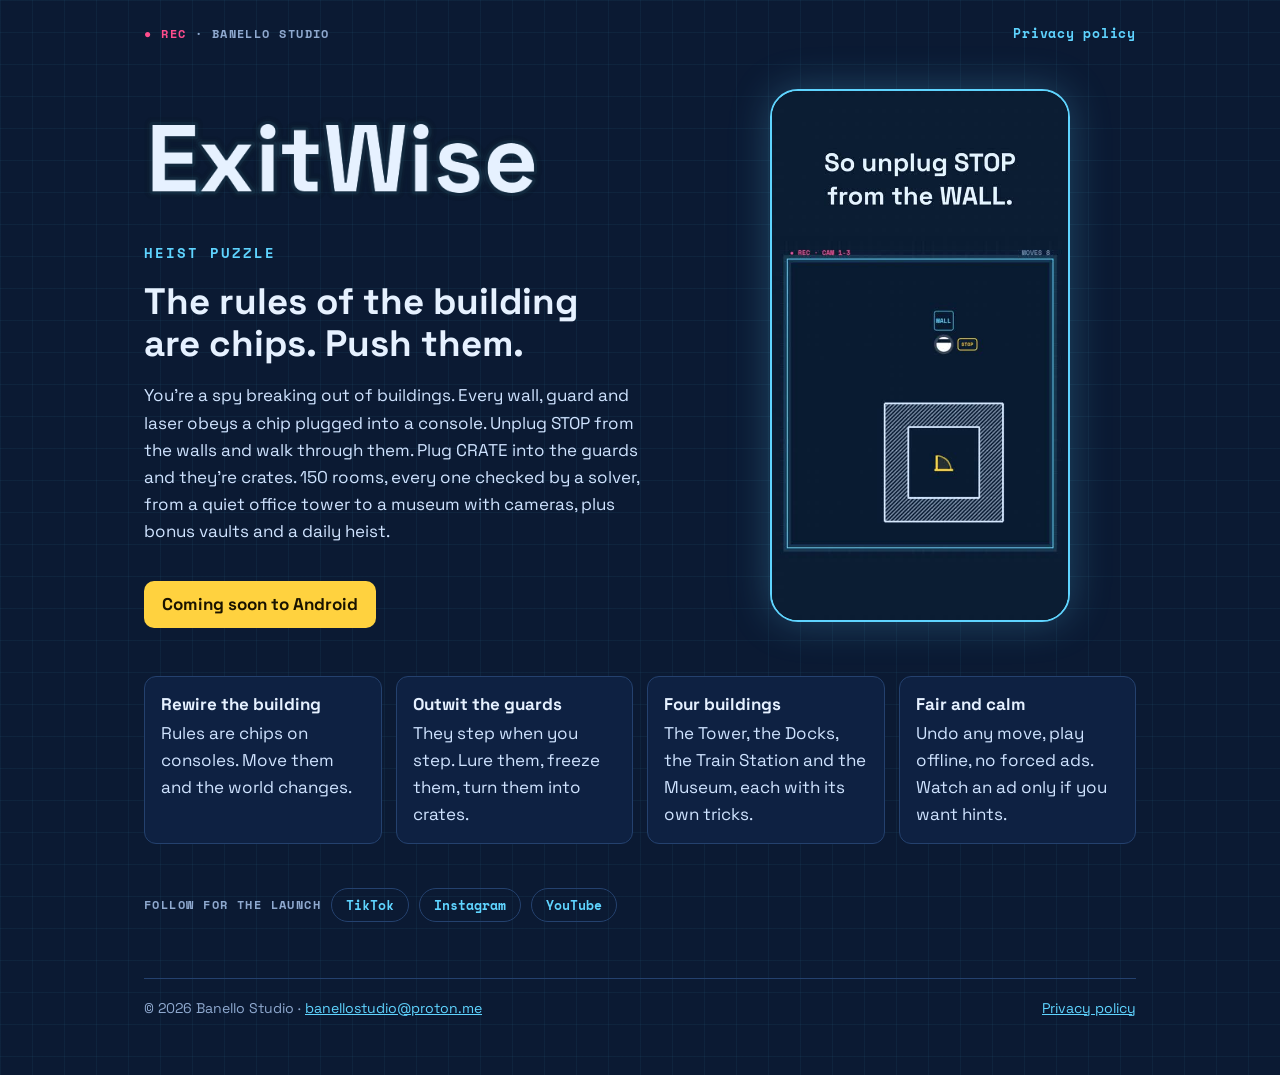
==== index.html @ 992487bc "Banello Studio website: ExitWise landing page and privacy policy" ====
<!doctype html>
<html lang="en">
<head>
<meta charset="utf-8">
<meta name="viewport" content="width=device-width, initial-scale=1">
<title>ExitWise: a heist puzzle game by Banello Studio</title>
<meta name="description" content="ExitWise is a heist puzzle game for Android: the rules of the building are chips you push into consoles. Turn walls off, make guards into crates, ride the belts. Coming soon.">
<link rel="icon" href="favicon.png" type="image/png">
<link rel="apple-touch-icon" href="media/icon-192.png">
<meta property="og:title" content="ExitWise: a heist puzzle game">
<meta property="og:description" content="The rules of the building are chips. Push them. Coming soon to Android.">
<meta property="og:image" content="media/walls-are-optional-poster.jpg">
<link rel="stylesheet" href="style.css">
</head>
<body>
<div class="wrap">
  <header class="top">
    <div class="rec"><b>&#9679; REC</b> &middot; Banello Studio</div>
    <a href="privacy.html">Privacy policy</a>
  </header>

  <main>
    <section class="hero">
      <div>
        <img class="logo" src="media/exitwise-logo.png" width="532" height="191" alt="ExitWise">
        <p class="tag">HEIST PUZZLE</p>
        <h1>The rules of the building are chips. Push them.</h1>
        <p class="lede">You're a spy breaking out of buildings. Every wall, guard and laser obeys a chip
          plugged into a console. Unplug STOP from the walls and walk through them. Plug CRATE into the
          guards and they're crates. 150 rooms, every one checked by a solver, from a quiet office tower
          to a museum with cameras, plus bonus vaults and a daily heist.</p>
        <span class="soon">Coming soon to Android</span>
      </div>
      <div class="phone">
        <video src="media/walls-are-optional.mp4" poster="media/walls-are-optional-poster.jpg"
          autoplay muted loop playsinline aria-label="Gameplay: the spy unplugs STOP from the WALL console and walks through the wall"></video>
      </div>
    </section>

    <ul class="points">
      <li><b>Rewire the building</b>Rules are chips on consoles. Move them and the world changes.</li>
      <li><b>Outwit the guards</b>They step when you step. Lure them, freeze them, turn them into crates.</li>
      <li><b>Four buildings</b>The Tower, the Docks, the Train Station and the Museum, each with its own tricks.</li>
      <li><b>Fair and calm</b>Undo any move, play offline, no forced ads. Watch an ad only if you want hints.</li>
    </ul>

    <div class="follow" aria-label="Follow ExitWise">
      <span class="rec">Follow for the launch</span>
      <a href="https://www.tiktok.com/@playexitwise">TikTok</a>
      <a href="https://www.instagram.com/playexitwise/">Instagram</a>
      <a href="https://www.youtube.com/@playexitwise">YouTube</a>
    </div>
  </main>

  <footer>
    <span>&copy; 2026 Banello Studio &middot; <a href="mailto:banellostudio@proton.me">banellostudio@proton.me</a></span>
    <span><a href="privacy.html">Privacy policy</a></span>
  </footer>
</div>
</body>
</html>
---- style.css ----
/* Banello Studio / ExitWise: the game's Night Blueprint look. Fonts are bundled (OFL),
   so the site loads nothing from other servers. */
@font-face { font-family: "Space Grotesk"; src: url("fonts/SpaceGrotesk.ttf") format("truetype"); font-weight: 300 700; font-display: swap; }
@font-face { font-family: "Space Mono"; src: url("fonts/SpaceMono-Regular.ttf") format("truetype"); font-weight: 400; font-display: swap; }
@font-face { font-family: "Space Mono"; src: url("fonts/SpaceMono-Bold.ttf") format("truetype"); font-weight: 700; font-display: swap; }

:root {
  --paper: #0b1a33; --card: #0e2142; --line: #24416e; --ink: #cfe3ff; --text: #e6f1ff;
  --muted: #8fa9cf; --cyan: #5fd4ff; --yellow: #ffd23f; --magenta: #ff4d8d; --mint: #5eead4;
  color-scheme: dark;
}
* { box-sizing: border-box; }
html { -webkit-text-size-adjust: 100%; }
body {
  margin: 0; background: var(--paper); color: var(--text);
  font: 17px/1.6 "Space Grotesk", system-ui, sans-serif;
  background-image: linear-gradient(rgba(95,212,255,.05) 1px, transparent 1px),
    linear-gradient(90deg, rgba(95,212,255,.05) 1px, transparent 1px);
  background-size: 32px 32px;
}
a { color: var(--cyan); }
a:focus-visible { outline: 2px solid var(--cyan); outline-offset: 3px; border-radius: 4px; }
.wrap { max-width: 64rem; margin: 0 auto; padding: 24px 16px 56px; }
.rec { font: 700 .75rem "Space Mono", monospace; letter-spacing: .12em; text-transform: uppercase; color: var(--muted); }
.rec b { color: var(--magenta); }
header.top { display: flex; justify-content: space-between; align-items: center; gap: 12px; flex-wrap: wrap; }
header.top a { font: 700 .8rem "Space Mono", monospace; text-decoration: none; letter-spacing: .06em; }

/* Landing */
.hero { display: grid; grid-template-columns: minmax(0, 1.2fr) minmax(0, 1fr); gap: 40px; align-items: center; margin-top: 40px; }
@media (max-width: 760px) { .hero { grid-template-columns: 1fr; gap: 28px; margin-top: 24px; } }
.logo { width: min(100%, 420px); height: auto; display: block; margin-left: -12px; }
.tag { font: 700 .9rem "Space Mono", monospace; color: var(--cyan); letter-spacing: .14em; margin: 8px 0 0; }
h1 { font-size: clamp(1.6rem, 4vw, 2.3rem); line-height: 1.15; margin: 18px 0 12px; text-wrap: balance; }
.lede { color: var(--ink); max-width: 36rem; }
.soon { display: inline-block; margin-top: 18px; padding: 10px 18px; border-radius: 10px; background: var(--yellow);
  color: #1a1300; font-weight: 700; }
.phone { justify-self: center; width: min(100%, 300px); aspect-ratio: 9 / 16; border-radius: 28px; overflow: hidden;
  border: 2px solid var(--cyan); box-shadow: 0 0 40px rgba(95,212,255,.25); background: #000; }
.phone video { width: 100%; height: 100%; object-fit: cover; display: block; }
.points { display: grid; grid-template-columns: repeat(auto-fit, minmax(14rem, 1fr)); gap: 14px; margin-top: 48px; padding: 0; list-style: none; }
.points li { background: var(--card); border: 1px solid var(--line); border-radius: 12px; padding: 14px 16px; color: var(--ink); }
.points b { color: var(--text); display: block; margin-bottom: 2px; }
.follow { margin-top: 44px; display: flex; flex-wrap: wrap; gap: 10px; align-items: center; }
.follow a { text-decoration: none; border: 1px solid var(--line); border-radius: 999px; padding: 6px 14px;
  font: 700 .82rem "Space Mono", monospace; }
.follow a:hover { border-color: var(--cyan); }
footer { margin-top: 56px; padding-top: 18px; border-top: 1px solid var(--line); color: var(--muted); font-size: .88rem;
  display: flex; flex-wrap: wrap; gap: 8px 24px; justify-content: space-between; }

/* Policy */
.doc { max-width: 46rem; }
.doc h1 { margin-top: 32px; }
.doc h2 { font-size: 1.2rem; margin: 32px 0 6px; color: var(--text); }
.doc p, .doc li { color: var(--ink); }
.doc .meta { color: var(--muted); font-size: .9rem; }
.todo { background: rgba(255,210,63,.15); color: var(--yellow); border-radius: 4px; padding: 0 4px; }
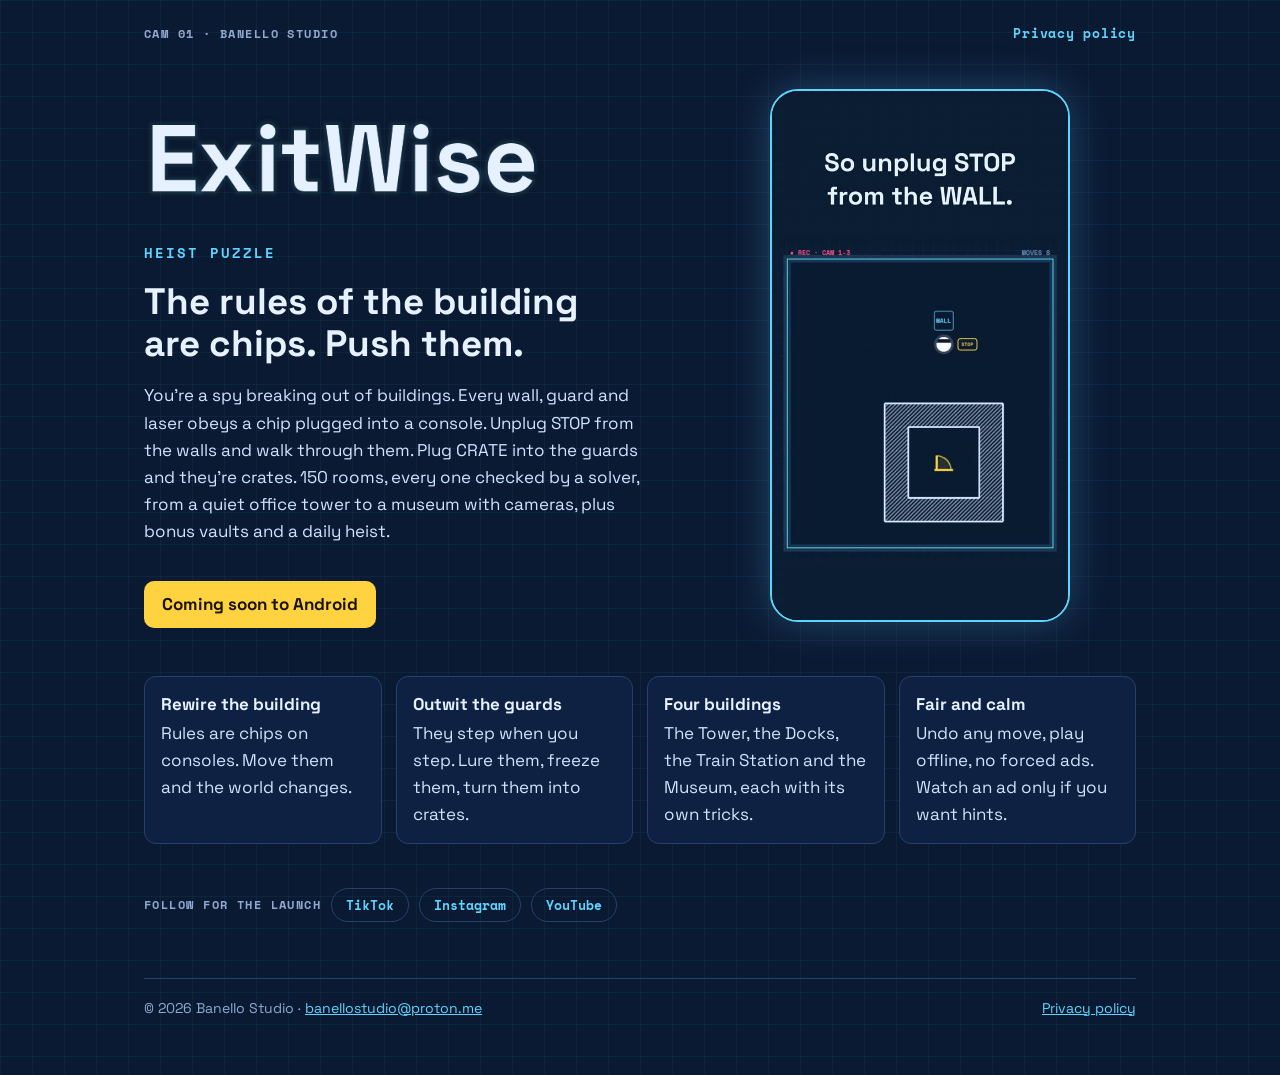
==== commit d1cd79a0: "Privacy policy: play statistics go to Google Analytics (effective 21 October 2026); CAM 01 header Co" ====
--- a/index.html
+++ b/index.html
@@ -3,6 +3,8 @@
 <head>
 <meta charset="utf-8">
 <meta name="viewport" content="width=device-width, initial-scale=1">
+<!-- Google Search Console ownership (second method next to googled4ec965756e01a86.html): never remove -->
+<meta name="google-site-verification" content="mcI0XrFOJf6HreGg4EaHHqRZWQC-o8fYiAwAcPOH06Y" />
 <title>ExitWise: a heist puzzle game by Banello Studio</title>
 <meta name="description" content="ExitWise is a heist puzzle game for Android: the rules of the building are chips you push into consoles. Turn walls off, make guards into crates, ride the belts. Coming soon.">
 <link rel="icon" href="favicon.png" type="image/png">
@@ -15,7 +17,7 @@
 <body>
 <div class="wrap">
   <header class="top">
-    <div class="rec"><b>&#9679; REC</b> &middot; Banello Studio</div>
+    <div class="rec">CAM 01 &middot; Banello Studio</div>
     <a href="privacy.html">Privacy policy</a>
   </header>
 
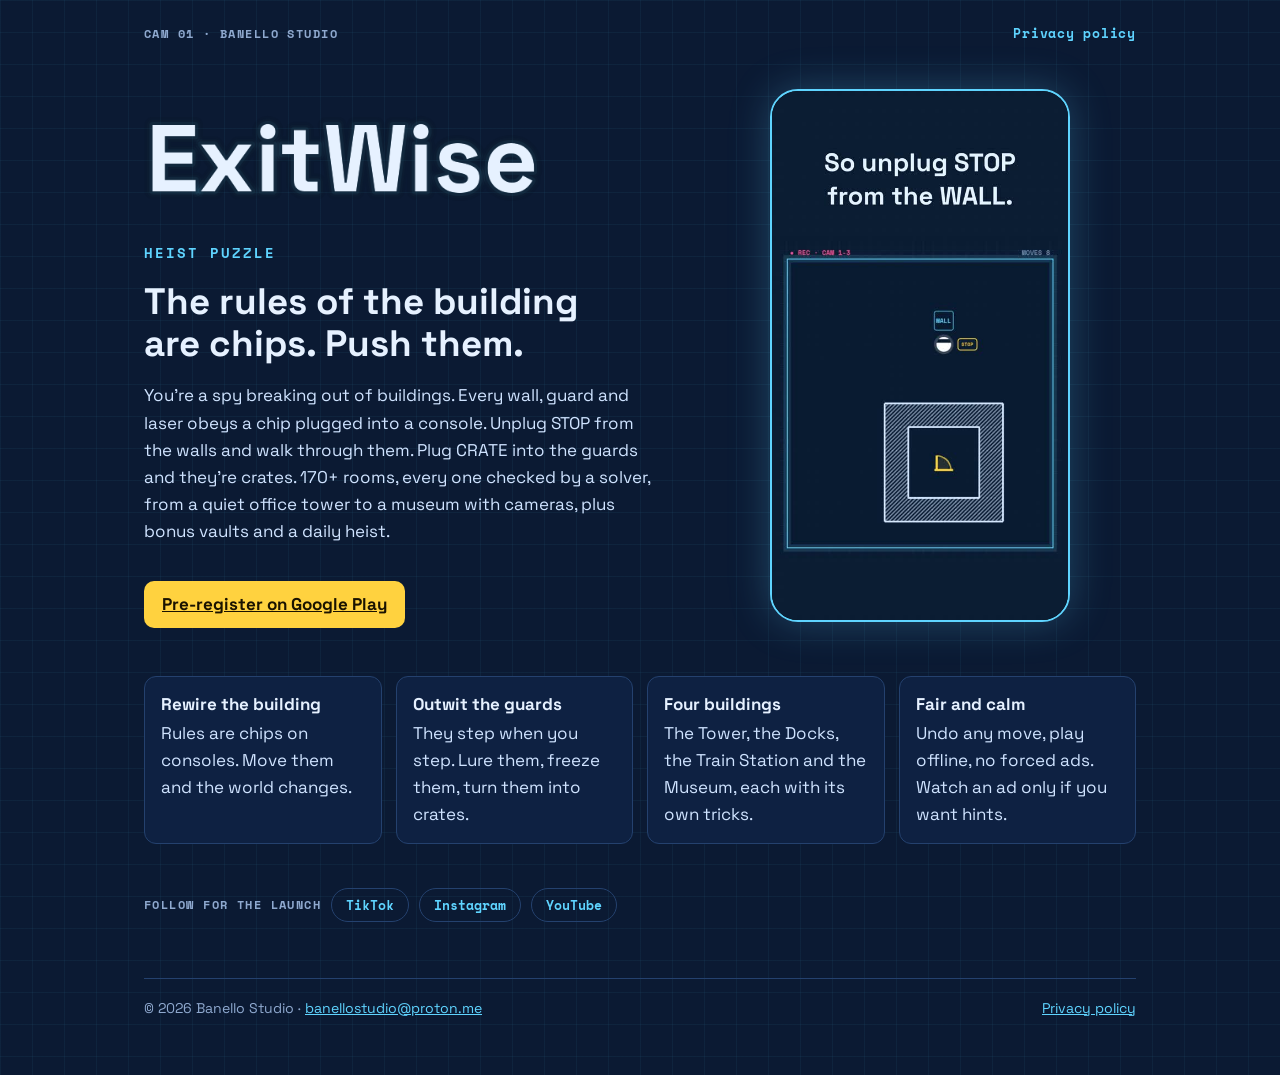
==== commit 8db8d1d1: "Add files via upload" ====
--- a/index.html
+++ b/index.html
@@ -29,9 +29,9 @@
         <h1>The rules of the building are chips. Push them.</h1>
         <p class="lede">You're a spy breaking out of buildings. Every wall, guard and laser obeys a chip
           plugged into a console. Unplug STOP from the walls and walk through them. Plug CRATE into the
-          guards and they're crates. 150 rooms, every one checked by a solver, from a quiet office tower
+          guards and they're crates. 170+ rooms, every one checked by a solver, from a quiet office tower
           to a museum with cameras, plus bonus vaults and a daily heist.</p>
-        <span class="soon">Coming soon to Android</span>
+        <a class="soon" href="https://play.google.com/store/apps/details?id=com.banellostudio.exitwise">Pre-register on Google Play</a>
       </div>
       <div class="phone">
         <video src="media/walls-are-optional.mp4" poster="media/walls-are-optional-poster.jpg"
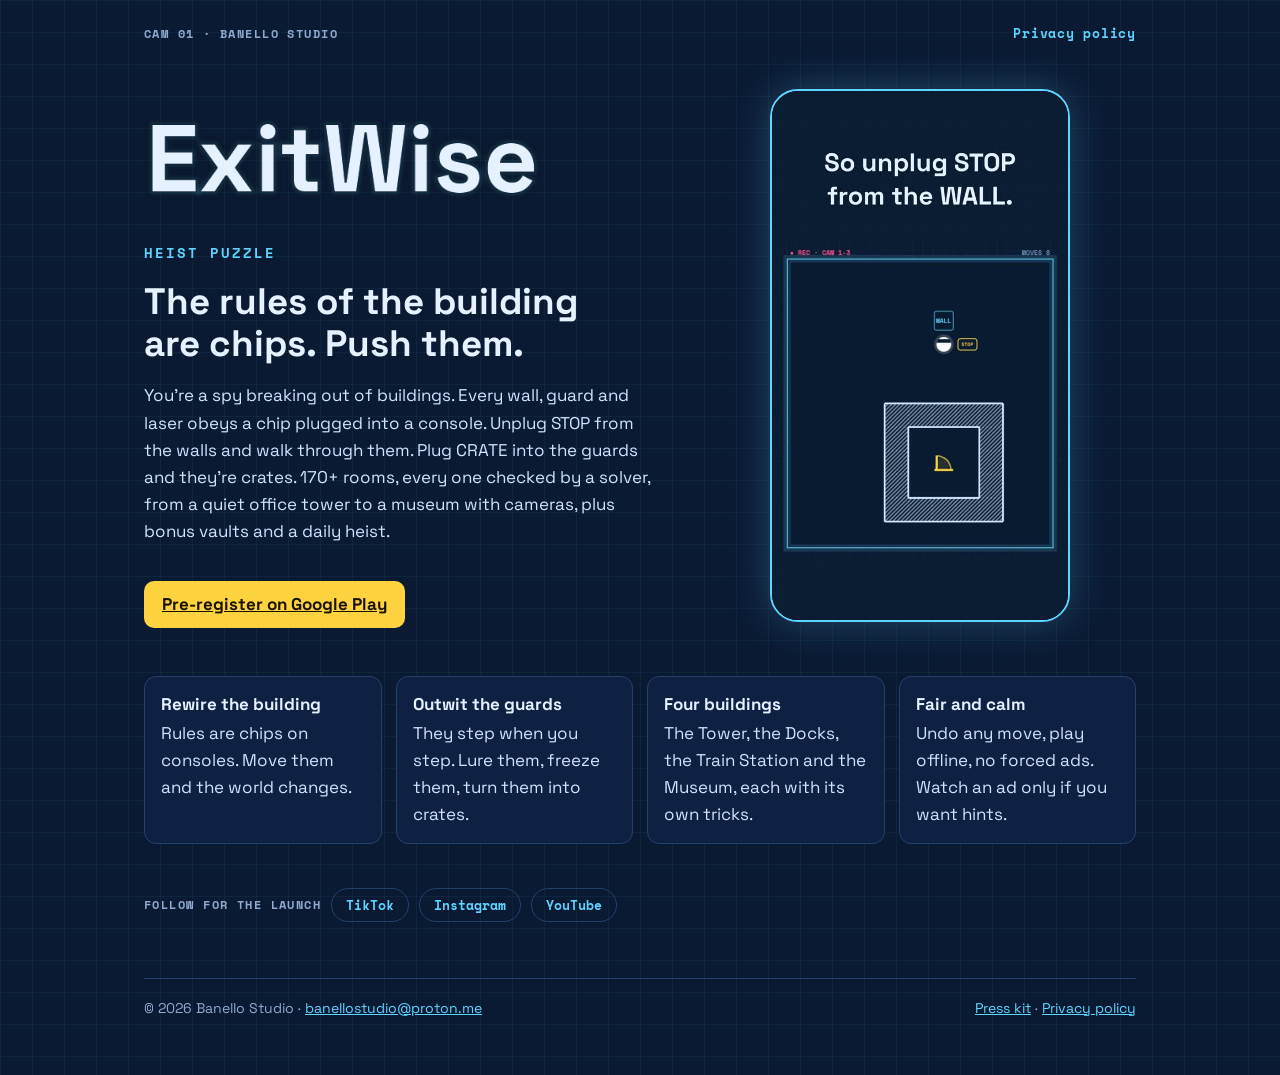
==== commit 1206d2ab: "Add files via upload" ====
--- a/index.html
+++ b/index.html
@@ -56,7 +56,7 @@
 
   <footer>
     <span>&copy; 2026 Banello Studio &middot; <a href="mailto:banellostudio@proton.me">banellostudio@proton.me</a></span>
-    <span><a href="privacy.html">Privacy policy</a></span>
+    <span><a href="press.html">Press kit</a> &middot; <a href="privacy.html">Privacy policy</a></span>
   </footer>
 </div>
 </body>
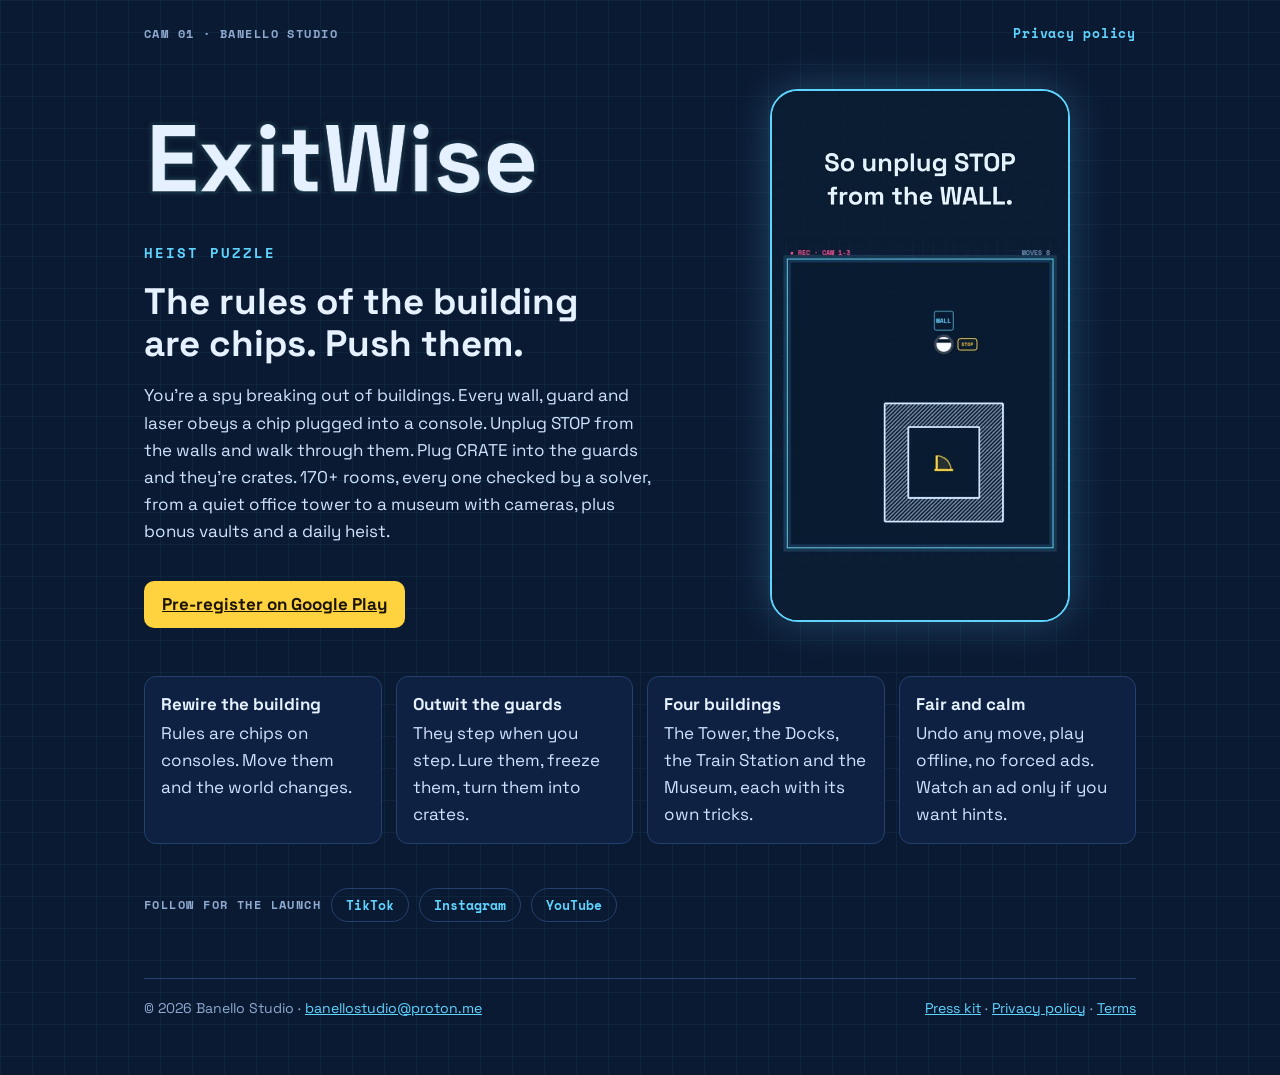
==== commit 698ede5d: "Add files via upload" ====
--- a/index.html
+++ b/index.html
@@ -56,7 +56,7 @@
 
   <footer>
     <span>&copy; 2026 Banello Studio &middot; <a href="mailto:banellostudio@proton.me">banellostudio@proton.me</a></span>
-    <span><a href="press.html">Press kit</a> &middot; <a href="privacy.html">Privacy policy</a></span>
+    <span><a href="press.html">Press kit</a> &middot; <a href="privacy.html">Privacy policy</a> &middot; <a href="terms.html">Terms</a></span>
   </footer>
 </div>
 </body>
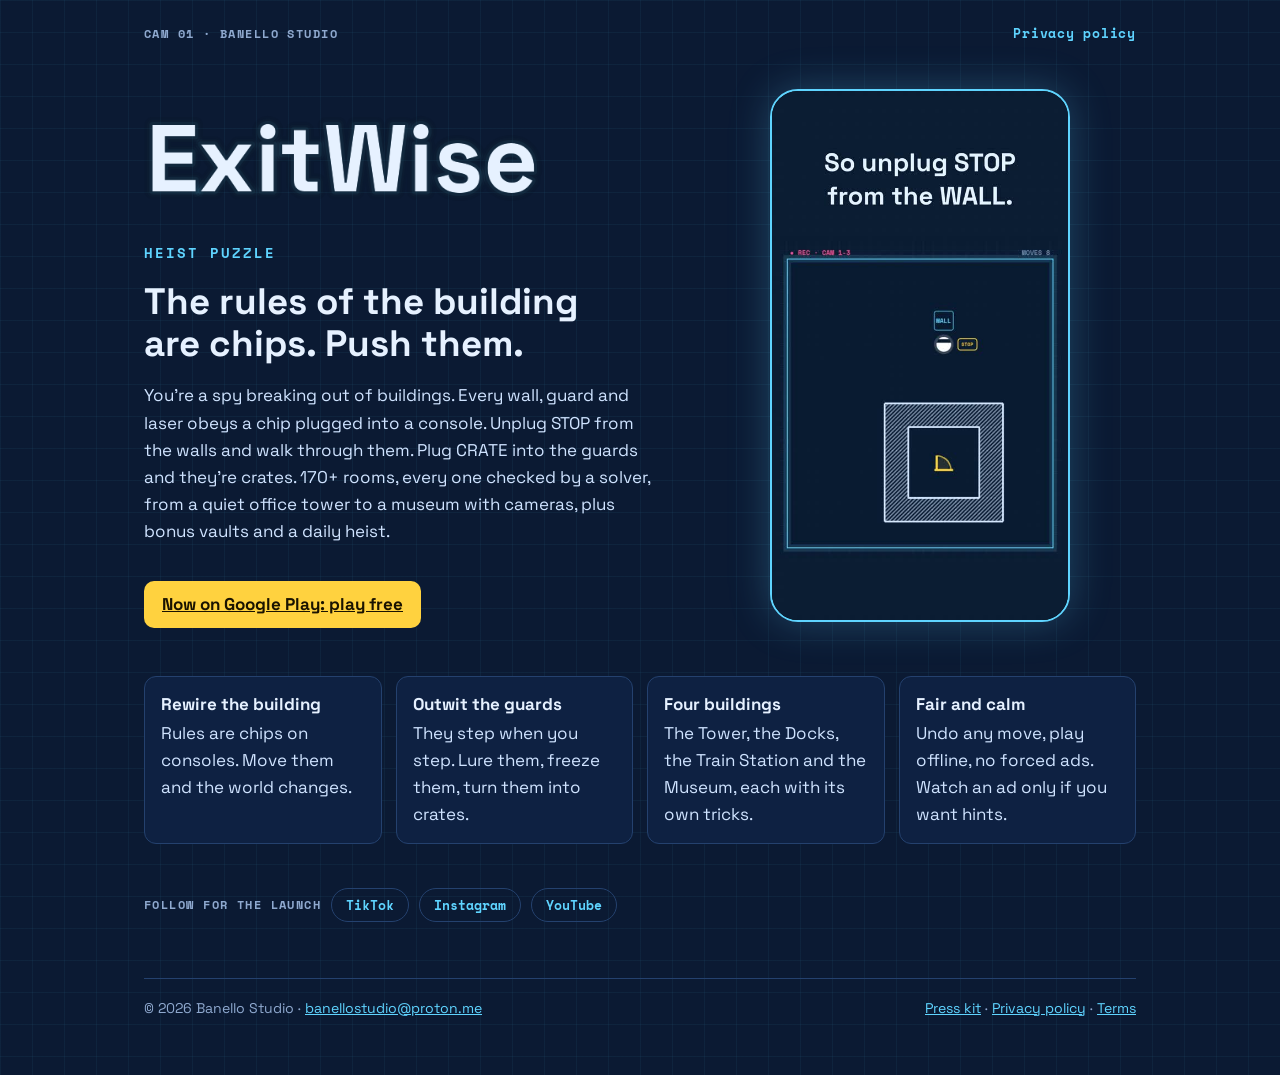
==== commit 5c51e272: "Launch: now on Google Play" ====
--- a/index.html
+++ b/index.html
@@ -6,11 +6,11 @@
 <!-- Google Search Console ownership (second method next to googled4ec965756e01a86.html): never remove -->
 <meta name="google-site-verification" content="mcI0XrFOJf6HreGg4EaHHqRZWQC-o8fYiAwAcPOH06Y" />
 <title>ExitWise: a heist puzzle game by Banello Studio</title>
-<meta name="description" content="ExitWise is a heist puzzle game for Android: the rules of the building are chips you push into consoles. Turn walls off, make guards into crates, ride the belts. Coming soon.">
+<meta name="description" content="ExitWise is a heist puzzle game for Android: the rules of the building are chips you push into consoles. Turn walls off, make guards into crates, ride the belts. Free on Google Play.">
 <link rel="icon" href="favicon.png" type="image/png">
 <link rel="apple-touch-icon" href="media/icon-192.png">
 <meta property="og:title" content="ExitWise: a heist puzzle game">
-<meta property="og:description" content="The rules of the building are chips. Push them. Coming soon to Android.">
+<meta property="og:description" content="The rules of the building are chips. Push them. Free on Google Play.">
 <meta property="og:image" content="media/walls-are-optional-poster.jpg">
 <link rel="stylesheet" href="style.css">
 </head>
@@ -31,7 +31,7 @@
           plugged into a console. Unplug STOP from the walls and walk through them. Plug CRATE into the
           guards and they're crates. 170+ rooms, every one checked by a solver, from a quiet office tower
           to a museum with cameras, plus bonus vaults and a daily heist.</p>
-        <a class="soon" href="https://play.google.com/store/apps/details?id=com.banellostudio.exitwise">Pre-register on Google Play</a>
+        <a class="soon" href="https://play.google.com/store/apps/details?id=com.banellostudio.exitwise&amp;utm_source=website&amp;utm_campaign=launch">Now on Google Play: play free</a>
       </div>
       <div class="phone">
         <video src="media/walls-are-optional.mp4" poster="media/walls-are-optional-poster.jpg"
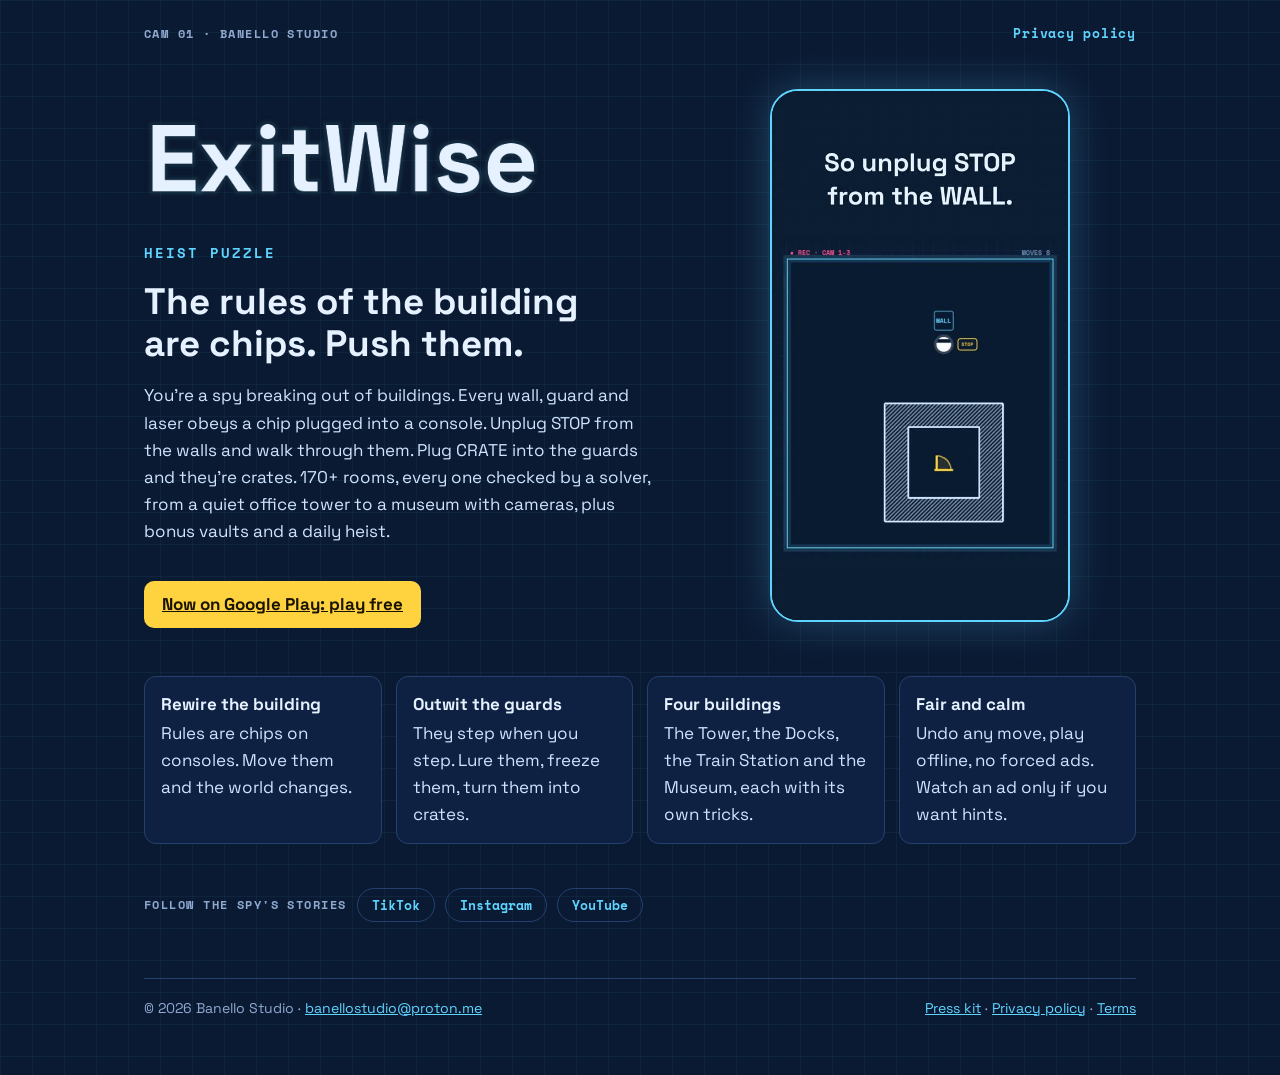
==== commit ef8c5a8b: "Add files via upload" ====
--- a/index.html
+++ b/index.html
@@ -47,7 +47,7 @@
     </ul>
 
     <div class="follow" aria-label="Follow ExitWise">
-      <span class="rec">Follow for the launch</span>
+      <span class="rec">Follow the spy's stories</span>
       <a href="https://www.tiktok.com/@playexitwise">TikTok</a>
       <a href="https://www.instagram.com/playexitwise/">Instagram</a>
       <a href="https://www.youtube.com/@playexitwise">YouTube</a>
